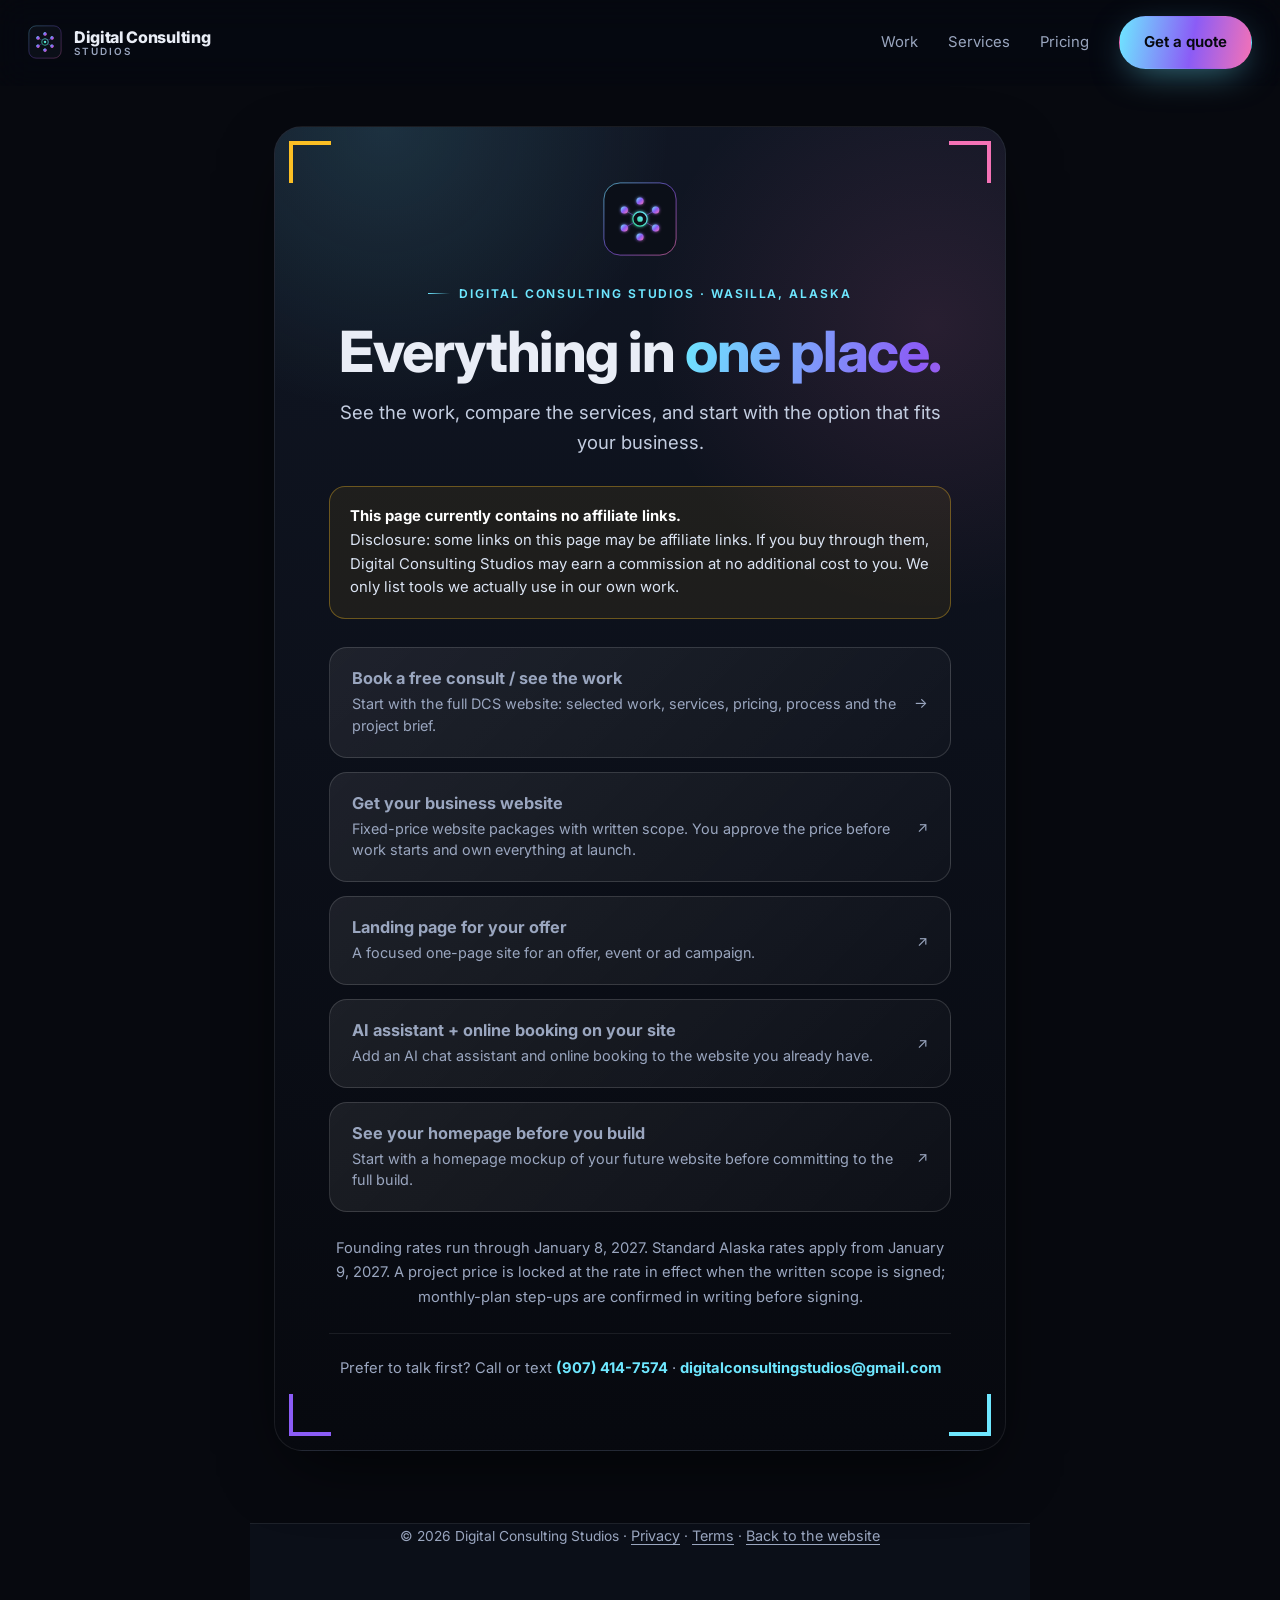
==== links.html @ 08d03029 "Add funnel register page (links.html)" ====
<!DOCTYPE html>
<html lang="en">
<head>
<meta charset="utf-8">
<meta name="viewport" content="width=device-width,initial-scale=1">
<title>Links — Digital Consulting Studios</title>
<meta name="description" content="Digital Consulting Studios links: the DCS website and portfolio, fixed-price website packages, landing pages, AI assistants and homepage mockups.">
<meta name="theme-color" content="#07090f">
<link rel="canonical" href="https://mrjcarrazco.github.io/digital-consulting-studios/links.html">
<meta property="og:title" content="Digital Consulting Studios — Links">
<meta property="og:description" content="See the work, compare the services, and start with the option that fits.">
<meta property="og:type" content="website">
<meta property="og:url" content="https://mrjcarrazco.github.io/digital-consulting-studios/links.html">
<meta property="og:image" content="https://mrjcarrazco.github.io/digital-consulting-studios/assets/logo.svg">
<meta name="twitter:card" content="summary_large_image">
<link rel="icon" type="image/svg+xml" href="assets/logo.svg">
<link rel="preconnect" href="https://fonts.googleapis.com">
<link rel="preconnect" href="https://fonts.gstatic.com" crossorigin>
<link href="https://fonts.googleapis.com/css2?family=Inter:wght@400;600;700;800&display=swap" rel="stylesheet">
<link rel="stylesheet" href="css/site.css">
<script>document.documentElement.classList.add('js')</script>
<style>
  .links-shell{width:100%;max-width:780px;margin:0 auto;padding:126px 24px 72px;position:relative;z-index:1}
  .links-panel{position:relative;padding:clamp(28px,6vw,54px);border:1px solid var(--line);border-radius:28px;background:linear-gradient(180deg,rgba(17,23,37,.96),rgba(7,9,15,.98));box-shadow:var(--shadow);overflow:hidden}
  .links-panel::before{content:"";position:absolute;inset:0;background:radial-gradient(520px circle at 15% 0%,rgba(110,231,255,.13),transparent 55%),radial-gradient(520px circle at 90% 15%,rgba(244,114,182,.11),transparent 55%);pointer-events:none}
  .frame-corner{position:absolute;width:42px;height:42px;z-index:2;pointer-events:none}
  .frame-corner.tl{top:14px;left:14px;border-top:4px solid var(--c5);border-left:4px solid var(--c5)}
  .frame-corner.tr{top:14px;right:14px;border-top:4px solid var(--c3);border-right:4px solid var(--c3)}
  .frame-corner.bl{bottom:14px;left:14px;border-bottom:4px solid var(--c2);border-left:4px solid var(--c2)}
  .frame-corner.br{bottom:14px;right:14px;border-bottom:4px solid var(--c1);border-right:4px solid var(--c1)}
  .links-head{position:relative;text-align:center;z-index:1}
  .links-logo{width:76px;height:76px;margin:0 auto 18px}
  .links-head h1{font-size:clamp(2.15rem,8vw,3.55rem);margin-bottom:14px}
  .links-head .lead{margin-inline:auto;max-width:56ch}
  .disclosure{position:relative;z-index:1;margin:28px 0;padding:18px 20px;border:1px solid rgba(251,191,36,.35);border-radius:16px;background:rgba(251,191,36,.07);color:#dbe4f3;font-size:.93rem;line-height:1.6}
  .disclosure strong{color:#fff}
  .link-stack{position:relative;z-index:1;display:grid;gap:14px;margin-top:26px}
  .hub-link{display:flex;align-items:center;justify-content:space-between;gap:18px;padding:20px 22px;border:1px solid var(--line-2);border-radius:18px;background:linear-gradient(135deg,rgba(255,255,255,.075),rgba(255,255,255,.025));transition:transform .25s var(--ease),border-color .25s,background .25s}
  .hub-link:hover,.hub-link:focus-visible{transform:translateY(-2px);border-color:var(--c1);background:linear-gradient(135deg,rgba(110,231,255,.13),rgba(139,92,246,.10));outline:none}
  .hub-link b{display:block;font-size:1.02rem;line-height:1.3;margin-bottom:4px}
  .hub-link span{display:block;color:var(--txt-dim);font-size:.9rem;line-height:1.5}
  .hub-arrow{font-size:1.45rem;color:var(--c1);flex:none}
  .rate-note,.direct{position:relative;z-index:1;margin-top:24px;color:var(--txt-dim);font-size:.92rem;text-align:center}
  .direct{padding-top:22px;border-top:1px solid var(--line)}
  .direct a{color:var(--c1);font-weight:700}
  .links-footer{max-width:780px;margin:0 auto;padding:0 24px 42px;color:var(--txt-mute);font-size:.86rem;text-align:center}
  .links-footer a{color:var(--txt-dim);text-decoration:underline;text-underline-offset:3px}
  @media (max-width:560px){.links-shell{padding-top:104px}.hub-link{padding:18px}.frame-corner{width:30px;height:30px}}
</style>
</head>
<body>
<nav class="nav" aria-label="Main navigation">
  <a class="brand" href="index.html">
    <img class="logo-mark" src="assets/logo.svg" alt="Digital Consulting Studios logo">
    <span class="brand-text"><b>Digital Consulting</b><span>Studios</span></span>
  </a>
  <div class="nav-links">
    <a href="index.html#work">Work</a>
    <a href="index.html#services">Services</a>
    <a href="index.html#pricing">Pricing</a>
    <a href="index.html#contact" class="btn btn-primary">Get a quote</a>
  </div>
</nav>

<main class="links-shell">
  <div class="links-panel">
    <span class="frame-corner tl" aria-hidden="true"></span>
    <span class="frame-corner tr" aria-hidden="true"></span>
    <span class="frame-corner bl" aria-hidden="true"></span>
    <span class="frame-corner br" aria-hidden="true"></span>

    <header class="links-head">
      <img class="links-logo" src="assets/logo.svg" alt="">
      <span class="eyebrow">Digital Consulting Studios · Wasilla, Alaska</span>
      <h1>Everything in <span class="grad">one place.</span></h1>
      <p class="lead">See the work, compare the services, and start with the option that fits your business.</p>
    </header>

    <div class="disclosure" aria-label="Affiliate disclosure">
      <strong>This page currently contains no affiliate links.</strong><br>
      Disclosure: some links on this page may be affiliate links. If you buy through them, Digital Consulting Studios may earn a commission at no additional cost to you. We only list tools we actually use in our own work.
    </div>

    <nav class="link-stack" aria-label="Digital Consulting Studios links">
      <a class="hub-link" href="https://mrjcarrazco.github.io/digital-consulting-studios/">
        <span><b>Book a free consult / see the work</b><span>Start with the full DCS website: selected work, services, pricing, process and the project brief.</span></span>
        <span class="hub-arrow" aria-hidden="true">→</span>
      </a>
      <a class="hub-link" href="https://www.fiverr.com/mr_carrazco89/build-your-complete-business-website-fixed-price-you-own-everything" target="_blank" rel="noopener noreferrer">
        <span><b>Get your business website</b><span>Fixed-price website packages with written scope. You approve the price before work starts and own everything at launch.</span></span>
        <span class="hub-arrow" aria-hidden="true">↗</span>
      </a>
      <a class="hub-link" href="https://www.fiverr.com/mr_carrazco89/build-a-one-page-landing-page-for-your-offer-event-or-ad-campaign" target="_blank" rel="noopener noreferrer">
        <span><b>Landing page for your offer</b><span>A focused one-page site for an offer, event or ad campaign.</span></span>
        <span class="hub-arrow" aria-hidden="true">↗</span>
      </a>
      <a class="hub-link" href="https://www.fiverr.com/mr_carrazco89/install-an-ai-chat-assistant-and-online-booking-on-your-existing-website" target="_blank" rel="noopener noreferrer">
        <span><b>AI assistant + online booking on your site</b><span>Add an AI chat assistant and online booking to the website you already have.</span></span>
        <span class="hub-arrow" aria-hidden="true">↗</span>
      </a>
      <a class="hub-link" href="https://www.fiverr.com/mr_carrazco89/design-a-homepage-mockup-of-your-future-website-see-it-before-you-build" target="_blank" rel="noopener noreferrer">
        <span><b>See your homepage before you build</b><span>Start with a homepage mockup of your future website before committing to the full build.</span></span>
        <span class="hub-arrow" aria-hidden="true">↗</span>
      </a>
    </nav>

    <p class="rate-note">Founding rates run through January 8, 2027. Standard Alaska rates apply from January 9, 2027. A project price is locked at the rate in effect when the written scope is signed; monthly-plan step-ups are confirmed in writing before signing.</p>

    <p class="direct">Prefer to talk first? Call or text <a href="tel:+19074147574">(907) 414-7574</a> · <a href="mailto:digitalconsultingstudios@gmail.com">digitalconsultingstudios@gmail.com</a></p>
  </div>
</main>

<footer class="links-footer">
  <p>© 2026 Digital Consulting Studios · <a href="privacy.html">Privacy</a> · <a href="terms.html">Terms</a> · <a href="index.html">Back to the website</a></p>
</footer>
</body>
</html>
---- css/site.css ----
/* ============================================================
   JCOS Studios — core stylesheet
   Dark, animated, agency-grade. No framework, no build step.
   ============================================================ */

:root{
  --bg:#07090f;
  --bg-2:#0b0f18;
  --surface:#111725;
  --surface-2:#161d2e;
  --line:rgba(255,255,255,.08);
  --line-2:rgba(255,255,255,.14);
  --txt:#e9edf6;
  --txt-dim:#9aa6bf;
  --txt-mute:#6b7488;
  --c1:#6ee7ff;   /* cyan   */
  --c2:#8b5cf6;   /* violet */
  --c3:#f472b6;   /* pink   */
  --c4:#34d399;   /* mint   */
  --c5:#fbbf24;   /* amber  */
  --radius:18px;
  --radius-sm:12px;
  --shadow:0 24px 70px -20px rgba(0,0,0,.75);
  --max:1200px;
  --ease:cubic-bezier(.22,1,.36,1);
}

*,*::before,*::after{box-sizing:border-box}

html{scroll-behavior:smooth}
@media (prefers-reduced-motion:reduce){
  html{scroll-behavior:auto}
  *,*::before,*::after{animation-duration:.001ms!important;animation-iteration-count:1!important;transition-duration:.001ms!important}
}

body{
  margin:0;
  background:var(--bg);
  color:var(--txt);
  font:16px/1.65 "Inter",system-ui,-apple-system,"Segoe UI",Roboto,Helvetica,Arial,sans-serif;
  -webkit-font-smoothing:antialiased;
  overflow-x:hidden;
}

img{max-width:100%;display:block}
a{color:inherit;text-decoration:none}

/* ---------- layout ---------- */
.wrap{width:100%;max-width:var(--max);margin-inline:auto;padding-inline:24px}
section{position:relative;padding:clamp(72px,9vw,132px) 0}
.sec-head{max-width:760px;margin-bottom:56px}
.eyebrow{
  display:inline-flex;align-items:center;gap:9px;
  font-size:12px;font-weight:650;letter-spacing:.16em;text-transform:uppercase;
  color:var(--c1);margin-bottom:18px;
}
.eyebrow::before{content:"";width:22px;height:1px;background:linear-gradient(90deg,var(--c1),transparent)}

h1,h2,h3,h4{line-height:1.08;letter-spacing:-.025em;margin:0 0 18px;font-weight:760}
h1{font-size:clamp(2.2rem,4.8vw,3.9rem)}
h2{font-size:clamp(2rem,4.1vw,3.3rem)}
h3{font-size:clamp(1.15rem,1.7vw,1.45rem);letter-spacing:-.015em}
p{margin:0 0 16px;color:var(--txt-dim)}
.lead{font-size:clamp(1.03rem,1.45vw,1.22rem);color:#c3cde0;max-width:62ch}

.grad{
  background:linear-gradient(104deg,var(--c1) 0%,var(--c2) 42%,var(--c3) 78%,var(--c5) 100%);
  background-size:220% 100%;
  -webkit-background-clip:text;background-clip:text;
  -webkit-text-fill-color:transparent;color:transparent;
  animation:gradShift 9s var(--ease) infinite alternate;
}
@keyframes gradShift{to{background-position:100% 0}}

/* ---------- nav ---------- */
.nav{
  position:fixed;inset:0 0 auto 0;z-index:90;
  display:flex;align-items:center;justify-content:space-between;
  gap:24px;padding:16px 28px;
  background:rgba(7,9,15,.55);
  backdrop-filter:blur(16px) saturate(150%);
  border-bottom:1px solid transparent;
  transition:background .4s var(--ease),border-color .4s var(--ease),padding .4s var(--ease);
}
.nav.scrolled{background:rgba(7,9,15,.88);border-bottom-color:var(--line);padding:11px 28px}
.brand{display:flex;align-items:center;gap:11px;font-weight:800;letter-spacing:-.02em;font-size:1.05rem}
.brand-mark{
  width:30px;height:30px;border-radius:9px;flex:none;position:relative;
  background:conic-gradient(from 160deg,var(--c1),var(--c2),var(--c3),var(--c5),var(--c1));
  animation:spin 11s linear infinite;
}
.brand-mark::after{
  content:"";position:absolute;inset:4px;border-radius:5px;background:var(--bg);
}
@keyframes spin{to{transform:rotate(360deg)}}
.nav-links{display:flex;align-items:center;gap:30px;font-size:.93rem}
.nav-links a{color:var(--txt-dim);position:relative;transition:color .25s}
.nav-links a::after{
  content:"";position:absolute;left:0;bottom:-6px;width:0;height:1.5px;
  background:linear-gradient(90deg,var(--c1),var(--c2));transition:width .3s var(--ease);
}
.nav-links a:hover{color:var(--txt)}
.nav-links a:hover::after{width:100%}
/* buttons inside the nav must keep their own colour/underline behaviour */
.nav-links a.btn{color:#07090f}
.nav-links a.btn-ghost{color:var(--txt)}
.nav-links a.btn::after{display:none}
.nav-toggle{display:none;background:none;border:0;color:var(--txt);font-size:1.5rem;cursor:pointer;padding:4px 8px}
@media (max-width:860px){
  .nav-links{
    position:fixed;inset:62px 0 auto 0;flex-direction:column;gap:0;
    background:rgba(8,11,18,.98);backdrop-filter:blur(20px);
    border-bottom:1px solid var(--line);
    max-height:0;overflow:hidden;transition:max-height .45s var(--ease);
  }
  .nav-links.open{max-height:420px}
  .nav-links a{width:100%;padding:15px 28px;border-bottom:1px solid var(--line)}
  .nav-links .btn{margin:16px 28px;width:calc(100% - 56px);justify-content:center}
  .nav-toggle{display:block}
}

/* ---------- buttons ---------- */
.btn{
  display:inline-flex;align-items:center;gap:9px;
  padding:13px 24px;border-radius:999px;border:1px solid transparent;
  font-weight:650;font-size:.94rem;cursor:pointer;
  transition:transform .28s var(--ease),box-shadow .28s var(--ease),background .28s,border-color .28s;
  will-change:transform;
}
.btn-primary{
  background:linear-gradient(100deg,var(--c1),var(--c2) 55%,var(--c3));
  color:#07090f;box-shadow:0 10px 36px -10px rgba(110,231,255,.55);
}
.btn-primary:hover{transform:translateY(-3px) scale(1.015);box-shadow:0 18px 48px -12px rgba(139,92,246,.7)}
.btn-ghost{border-color:var(--line-2);color:var(--txt);background:rgba(255,255,255,.03)}
.btn-ghost:hover{border-color:var(--c1);background:rgba(110,231,255,.09);transform:translateY(-3px)}
.btn-row{display:flex;flex-wrap:wrap;gap:14px;margin-top:30px}

/* ---------- hero ---------- */
.hero{
  position:relative;min-height:100svh;display:flex;align-items:center;
  padding-top:112px;overflow:hidden;
}
#bg-canvas{position:absolute;inset:0;width:100%;height:100%;z-index:0;opacity:.85}
.hero-glow{
  position:absolute;z-index:0;border-radius:50%;filter:blur(90px);opacity:.42;
  animation:float 17s ease-in-out infinite alternate;pointer-events:none;
}
.hero-glow.a{width:min(46vw,620px);aspect-ratio:1;background:var(--c2);top:-14%;left:-8%}
.hero-glow.b{width:min(38vw,520px);aspect-ratio:1;background:var(--c1);bottom:-18%;right:-6%;animation-delay:-7s}
.hero-glow.c{width:min(26vw,340px);aspect-ratio:1;background:var(--c3);top:42%;right:26%;animation-delay:-12s;opacity:.26}
@keyframes float{to{transform:translate3d(42px,-38px,0) scale(1.14)}}
.hero .wrap{position:relative;z-index:2}
.hero-inner{max-width:900px}
.hero h1{margin-bottom:24px}
.hero .lead{font-size:clamp(1.06rem,1.6vw,1.3rem)}

.pill{
  display:inline-flex;align-items:center;gap:9px;
  padding:7px 15px 7px 11px;border-radius:999px;
  background:rgba(255,255,255,.05);border:1px solid var(--line-2);
  font-size:.82rem;color:#c3cde0;margin-bottom:26px;backdrop-filter:blur(8px);
}
.dot{width:7px;height:7px;border-radius:50%;background:var(--c4);box-shadow:0 0 0 0 rgba(52,211,153,.8);animation:pulse 2.2s infinite}
@keyframes pulse{70%{box-shadow:0 0 0 11px rgba(52,211,153,0)}100%{box-shadow:0 0 0 0 rgba(52,211,153,0)}}

/* counters strip */
.stats{display:grid;grid-template-columns:repeat(auto-fit,minmax(150px,1fr));gap:12px;margin-top:56px}
.stat{
  padding:22px 20px;border-radius:var(--radius-sm);
  background:linear-gradient(180deg,rgba(255,255,255,.055),rgba(255,255,255,.015));
  border:1px solid var(--line);backdrop-filter:blur(10px);
}
.stat b{display:block;font-size:clamp(1.7rem,3vw,2.3rem);font-weight:780;letter-spacing:-.03em;line-height:1}
.stat span{font-size:.79rem;color:var(--txt-dim);letter-spacing:.07em;text-transform:uppercase}

/* ---------- marquee ---------- */
.marquee{
  border-block:1px solid var(--line);padding:19px 0;overflow:hidden;
  background:linear-gradient(90deg,rgba(139,92,246,.07),rgba(110,231,255,.05));
  --mask:linear-gradient(90deg,transparent,#000 9%,#000 91%,transparent);
  -webkit-mask-image:var(--mask);mask-image:var(--mask);
}
.marquee-track{display:flex;gap:46px;width:max-content;animation:slide 34s linear infinite}
.marquee:hover .marquee-track{animation-play-state:paused}
@keyframes slide{to{transform:translateX(-50%)}}
.marquee span{
  display:inline-flex;align-items:center;gap:10px;white-space:nowrap;
  font-size:.9rem;font-weight:600;color:var(--txt-dim);letter-spacing:.04em;
}
.marquee span::before{content:"◆";color:var(--c1);font-size:.62rem}

/* ---------- cards / capability grid ---------- */
.grid{display:grid;gap:20px}
.grid.c2{grid-template-columns:repeat(auto-fit,minmax(330px,1fr))}
.grid.c3{grid-template-columns:repeat(auto-fit,minmax(290px,1fr))}
.grid.c4{grid-template-columns:repeat(auto-fit,minmax(224px,1fr))}

.card{
  position:relative;padding:30px 28px;border-radius:var(--radius);
  background:linear-gradient(180deg,var(--surface),var(--bg-2));
  border:1px solid var(--line);overflow:hidden;
  transition:transform .45s var(--ease),border-color .45s,box-shadow .45s;
  will-change:transform;
}
.card::before{ /* cursor spotlight */
  content:"";position:absolute;inset:0;opacity:0;transition:opacity .45s;
  background:radial-gradient(420px circle at var(--mx,50%) var(--my,50%),rgba(110,231,255,.13),transparent 62%);
  pointer-events:none;
}
.card:hover{transform:translateY(-7px);border-color:var(--line-2);box-shadow:var(--shadow)}
.card:hover::before{opacity:1}
.card .ico{
  width:46px;height:46px;border-radius:13px;display:grid;place-items:center;
  font-size:1.3rem;margin-bottom:20px;
  background:linear-gradient(140deg,rgba(110,231,255,.18),rgba(139,92,246,.18));
  border:1px solid var(--line-2);
}
.card h3{margin-bottom:10px}
.card p{font-size:.93rem;margin:0}
.card .tags{display:flex;flex-wrap:wrap;gap:7px;margin-top:18px}
.tag{
  font-size:.72rem;padding:4px 10px;border-radius:999px;
  background:rgba(255,255,255,.05);border:1px solid var(--line);color:var(--txt-dim);
}
.card-top{border-top:2px solid transparent}
.card.k1{border-top-color:var(--c1)}
.card.k2{border-top-color:var(--c2)}
.card.k3{border-top-color:var(--c3)}
.card.k4{border-top-color:var(--c4)}
.card.k5{border-top-color:var(--c5)}

/* ---------- work / showcase ---------- */
.work{
  position:relative;border-radius:var(--radius);overflow:hidden;
  border:1px solid var(--line);background:var(--surface);
  transition:transform .5s var(--ease),box-shadow .5s;
}
.work:hover{transform:translateY(-6px);box-shadow:var(--shadow)}
.work-visual{
  aspect-ratio:16/10;position:relative;overflow:hidden;
  display:grid;place-items:center;
  background:linear-gradient(135deg,#131a2b,#0a0e18);
}
.work-visual canvas{width:100%;height:100%;display:block;position:absolute;inset:0}
.work-body{padding:24px 26px}
.work-body h3{margin-bottom:8px}
.work-body p{font-size:.92rem;margin:0}
.badge{
  position:absolute;top:14px;left:14px;z-index:3;
  font-size:.7rem;font-weight:700;letter-spacing:.1em;text-transform:uppercase;
  padding:5px 11px;border-radius:999px;color:#07090f;
  background:linear-gradient(100deg,var(--c4),var(--c1));
}
.badge.soon{background:linear-gradient(100deg,var(--c5),var(--c3))}

/* ---------- process timeline ---------- */
.steps{counter-reset:s;display:grid;gap:18px;grid-template-columns:repeat(auto-fit,minmax(248px,1fr))}
.step{
  position:relative;padding:28px 24px 24px;border-radius:var(--radius);
  background:var(--surface);border:1px solid var(--line);
  transition:transform .4s var(--ease),border-color .4s;
}
.step:hover{transform:translateY(-6px);border-color:var(--c2)}
.step::before{
  counter-increment:s;content:"0" counter(s);
  display:block;font-size:2.1rem;font-weight:800;letter-spacing:-.04em;margin-bottom:12px;
  background:linear-gradient(120deg,var(--c1),var(--c2));
  -webkit-background-clip:text;background-clip:text;-webkit-text-fill-color:transparent;
}
.step h3{font-size:1.05rem;margin-bottom:8px}
.step p{font-size:.9rem;margin:0}

/* ---------- reveal on scroll ---------- */
html.js .reveal{opacity:0;transform:translateY(26px);transition:opacity .85s var(--ease),transform .85s var(--ease)}
html.js .reveal.in{opacity:1;transform:none}
.reveal.d1{transition-delay:.08s}.reveal.d2{transition-delay:.16s}
.reveal.d3{transition-delay:.24s}.reveal.d4{transition-delay:.32s}
.reveal.d5{transition-delay:.4s}.reveal.d6{transition-delay:.48s}

/* ---------- CTA ---------- */
.cta{
  position:relative;border-radius:26px;overflow:hidden;
  padding:clamp(44px,6vw,78px);text-align:center;
  background:linear-gradient(135deg,rgba(139,92,246,.18),rgba(110,231,255,.1),rgba(244,114,182,.13));
  border:1px solid var(--line-2);
}
.cta::after{
  content:"";position:absolute;inset:-50%;z-index:0;pointer-events:none;
  background:conic-gradient(from 0deg,transparent,rgba(110,231,255,.14),transparent 30%);
  animation:spin 15s linear infinite;
}
.cta>*{position:relative;z-index:1}
.cta h2{margin-inline:auto;max-width:22ch}
.cta .lead{margin-inline:auto;text-align:center}
.cta .btn-row{justify-content:center}

/* ---------- form ---------- */
.form{display:grid;gap:16px;grid-template-columns:1fr 1fr;max-width:720px}
.field{display:flex;flex-direction:column;gap:7px}
.field.full{grid-column:1/-1}
label{font-size:.82rem;font-weight:600;color:var(--txt-dim);letter-spacing:.03em}
input,select,textarea{
  font:inherit;font-size:.95rem;color:var(--txt);
  background:rgba(255,255,255,.04);border:1px solid var(--line-2);
  border-radius:var(--radius-sm);padding:12px 14px;
  transition:border-color .25s,background .25s,box-shadow .25s;
}
input:focus,select:focus,textarea:focus{
  outline:0;border-color:var(--c1);background:rgba(110,231,255,.06);
  box-shadow:0 0 0 3px rgba(110,231,255,.14);
}
textarea{resize:vertical;min-height:118px}
select option{background:var(--surface);color:var(--txt)}
.form-note{font-size:.82rem;color:var(--txt-dim);grid-column:1/-1;margin:0}
@media (max-width:640px){.form{grid-template-columns:1fr}}

/* ---------- footer ---------- */
footer{border-top:1px solid var(--line);padding:56px 0 34px;background:var(--bg-2)}
.foot-grid{display:grid;gap:34px;grid-template-columns:1.6fr 1fr 1fr 1fr}
@media (max-width:820px){.foot-grid{grid-template-columns:1fr 1fr}}
footer h4{font-size:.8rem;letter-spacing:.13em;text-transform:uppercase;color:var(--txt-dim);margin-bottom:14px;font-weight:650}
footer ul{list-style:none;margin:0;padding:0;display:grid;gap:9px}
footer a{font-size:.9rem;color:var(--txt-dim);transition:color .25s}
footer a:hover{color:var(--c1)}
.foot-bot{
  margin-top:42px;padding-top:22px;border-top:1px solid var(--line);
  display:flex;flex-wrap:wrap;gap:12px;justify-content:space-between;
  font-size:.82rem;color:var(--txt-dim);
}

/* scroll progress */
.progress{position:fixed;top:0;left:0;height:2px;z-index:100;width:0;
  background:linear-gradient(90deg,var(--c1),var(--c2),var(--c3));transition:width .1s linear}

/* ============================================================
   v2 additions — council round 2026-10-03
   Canvas/marquee/counters removed; proof, pricing, about, FAQ added.
   ============================================================ */

/* hero: static gradient replaces the particle canvas (R2) */






/* clickable proof strip (R10 — replaces vanity counters) */
.proof-strip{
  display:flex;flex-wrap:wrap;align-items:center;gap:12px;
  margin-top:44px;padding-top:26px;border-top:1px solid var(--line);
}
.proof-label{font-size:.78rem;letter-spacing:.12em;text-transform:uppercase;color:var(--txt-dim)}
.proof-link{
  display:inline-flex;align-items:center;gap:7px;
  padding:8px 15px;border-radius:999px;font-size:.88rem;font-weight:600;
  background:rgba(255,255,255,.04);border:1px solid var(--line-2);
  transition:border-color .25s,background .25s,transform .25s var(--ease);
}
.proof-link:hover{border-color:var(--c1);background:rgba(110,231,255,.08);transform:translateY(-2px)}

/* alternating section background */
section.alt{background:var(--bg-2)}

/* ---------- case / proof cards (R3) ---------- */
.case{
  border-radius:var(--radius);overflow:hidden;
  background:linear-gradient(180deg,var(--surface),var(--bg-2));
  border:1px solid var(--line);
  transition:transform .45s var(--ease),border-color .45s,box-shadow .45s;
  display:flex;flex-direction:column;
}
.case:hover{transform:translateY(-6px);border-color:var(--line-2);box-shadow:var(--shadow)}
.case-shot{aspect-ratio:16/10;background:#0a0e18;border-bottom:1px solid var(--line)}
.case-shot img{width:100%;height:100%;object-fit:cover;display:block}
.shot-placeholder{
  width:100%;height:100%;display:flex;flex-direction:column;
  align-items:center;justify-content:center;gap:8px;text-align:center;padding:16px;
  background:
    repeating-linear-gradient(45deg,rgba(255,255,255,.018) 0 12px,transparent 12px 24px),
    linear-gradient(140deg,#141c2e,#0a0e18);
}
.shot-placeholder strong{font-size:1rem;color:#cdd7ea}
.shot-placeholder span{font-size:.72rem;color:var(--txt-dim);font-family:ui-monospace,monospace}
.case-body{padding:22px 24px;display:flex;flex-direction:column;flex:1}
.case-body h3{margin-bottom:4px}
.case-meta{font-size:.78rem;letter-spacing:.06em;text-transform:uppercase;color:var(--c1);margin-bottom:14px}
.case-body p{font-size:.91rem;margin:0 0 10px}
.case-body b{color:var(--txt);font-weight:650}
.case-note{
  font-size:.84rem!important;color:var(--txt-dim);font-style:italic;
  padding-left:11px;border-left:2px solid var(--line-2);margin-top:4px!important;
}
.case .tags{margin-top:auto;padding-top:14px}
.also{
  margin-top:34px;padding:20px 24px;border-radius:var(--radius-sm);
  background:rgba(255,255,255,.03);border:1px solid var(--line);
  font-size:.92rem;max-width:none;
}

/* ---------- pricing (R5) ---------- */
.price-grid{align-items:start}
.price{
  position:relative;padding:30px 26px;border-radius:var(--radius);
  background:linear-gradient(180deg,var(--surface),var(--bg-2));
  border:1px solid var(--line);display:flex;flex-direction:column;
  transition:transform .4s var(--ease),border-color .4s;
}
.price:hover{transform:translateY(-5px);border-color:var(--line-2)}
.price.featured{
  border-color:rgba(139,92,246,.55);
  box-shadow:0 0 0 1px rgba(139,92,246,.2),0 20px 60px -24px rgba(139,92,246,.5);
}
.price-badge{
  position:absolute;top:-11px;left:26px;
  font-size:.68rem;font-weight:700;letter-spacing:.1em;text-transform:uppercase;
  padding:5px 12px;border-radius:999px;color:#07090f;
  background:linear-gradient(100deg,var(--c1),var(--c2));
}
.price h3{margin-bottom:10px;font-size:1.1rem}
.amount{font-size:2.5rem;font-weight:780;letter-spacing:-.035em;line-height:1;margin-bottom:6px}
.price-sub{font-size:.85rem;color:var(--txt-dim);margin-bottom:20px}
.price ul{list-style:none;margin:0 0 24px;padding:0;display:grid;gap:10px}
.price li{font-size:.9rem;color:#c3cde0;padding-left:22px;position:relative}
.price li::before{
  content:"";position:absolute;left:0;top:7px;width:11px;height:6px;
  border-left:2px solid var(--c4);border-bottom:2px solid var(--c4);
  transform:rotate(-45deg);
}
.price .btn{margin-top:auto}
.btn.full{width:100%;justify-content:center}
.price-foot{
  margin-top:30px;padding:18px 22px;border-radius:var(--radius-sm);
  background:rgba(255,255,255,.03);border:1px solid var(--line);
  font-size:.9rem;max-width:none;
}

/* ---------- engine note ---------- */
.engine-note{
  margin-top:40px;padding:28px 30px;border-radius:var(--radius);
  background:linear-gradient(135deg,rgba(139,92,246,.12),rgba(110,231,255,.06));
  border:1px solid var(--line-2);
}
.engine-note h3{margin-bottom:10px}
.engine-note p{margin:0;font-size:.95rem}

/* ---------- about (R6) ---------- */
.about-grid{display:grid;grid-template-columns:320px 1fr;gap:48px;align-items:start}
.about-photo{position:sticky;top:100px}
.photo-placeholder{
  aspect-ratio:1;border-radius:var(--radius);
  display:flex;flex-direction:column;align-items:center;justify-content:center;gap:6px;
  background:
    repeating-linear-gradient(45deg,rgba(255,255,255,.02) 0 14px,transparent 14px 28px),
    linear-gradient(140deg,#161f33,#0a0e18);
  border:1px solid var(--line-2);
}
.photo-placeholder span{font-size:1rem;font-weight:650;color:#cdd7ea}
.photo-placeholder small{font-size:.72rem;color:var(--txt-dim);font-family:ui-monospace,monospace}
.about-photo img{width:100%;aspect-ratio:1;object-fit:cover;border-radius:var(--radius);border:1px solid var(--line-2)}
@media (max-width:860px){
  .about-grid{grid-template-columns:1fr;gap:30px}
  .about-photo{position:static;max-width:260px}
}

/* ---------- FAQ (R8) ---------- */
.faq{display:grid;gap:12px;max-width:820px}
.faq details{
  border:1px solid var(--line);border-radius:var(--radius-sm);
  background:var(--surface);overflow:hidden;transition:border-color .3s;
}
.faq details[open]{border-color:var(--line-2)}
.faq summary{
  cursor:pointer;padding:18px 22px;font-weight:650;font-size:1rem;
  list-style:none;display:flex;justify-content:space-between;align-items:center;gap:14px;
}
.faq summary::-webkit-details-marker{display:none}
.faq summary::after{
  content:"+";font-size:1.4rem;font-weight:400;color:var(--c1);
  transition:transform .3s var(--ease);flex:none;line-height:1;
}
.faq details[open] summary::after{transform:rotate(45deg)}
.faq summary:hover{color:var(--c1)}
.faq details p{margin:0;padding:0 22px 20px;font-size:.93rem}

/* ---------- contact split ---------- */
.contact-split{display:grid;grid-template-columns:1.1fr .9fr;gap:44px}
.contact-card{margin-bottom:14px}
.contact-card p{font-size:.92rem}
.contact-card a{color:var(--c1)}
.muted{color:var(--txt-dim);font-size:.86rem}
@media (max-width:900px){.contact-split{grid-template-columns:1fr}}
footer li.muted{color:var(--txt-dim)}

/* ============================================================
   v3 — extra depth / "wow" layer (2026-10-03)
   ============================================================ */

/* logo mark in nav + footer */
.logo-mark{width:34px;height:34px;flex:none;display:block}
.nav .brand{gap:12px}
.brand-text{display:flex;flex-direction:column;line-height:1.05}
.brand-text b{font-size:1rem;font-weight:800;letter-spacing:-.02em}
.brand-text span{font-size:.62rem;letter-spacing:.2em;text-transform:uppercase;color:var(--txt-dim);font-weight:600}

/* animated aurora sweep behind the hero */
.aurora{
  position:absolute;inset:-30% -10% auto -10%;height:120%;z-index:0;pointer-events:none;
  background:
    conic-gradient(from 210deg at 30% 40%, transparent 0deg, rgba(139,92,246,.26) 60deg, transparent 140deg),
    conic-gradient(from 20deg  at 72% 30%, transparent 0deg, rgba(110,231,255,.22) 70deg, transparent 150deg),
    conic-gradient(from 120deg at 55% 75%, transparent 0deg, rgba(244,114,182,.18) 55deg, transparent 130deg);
  filter:blur(60px);
  animation:auroraDrift 26s ease-in-out infinite alternate;
}
@keyframes auroraDrift{
  0%  {transform:translate3d(0,0,0) rotate(0deg) scale(1)}
  100%{transform:translate3d(-4%,3%,0) rotate(8deg) scale(1.16)}
}

/* fine grid overlay = engineered feel */
.grid-overlay{
  position:absolute;inset:0;z-index:0;pointer-events:none;opacity:.5;
  background-image:
    linear-gradient(rgba(255,255,255,.035) 1px, transparent 1px),
    linear-gradient(90deg, rgba(255,255,255,.035) 1px, transparent 1px);
  background-size:64px 64px;
  -webkit-mask-image:radial-gradient(circle at 50% 35%, #000 0%, transparent 72%);
  mask-image:radial-gradient(circle at 50% 35%, #000 0%, transparent 72%);
}

/* headline word-by-word rise */
.rise .w{display:inline-block;opacity:0;transform:translateY(26px) rotate(2deg);animation:riseIn .85s var(--ease) forwards}
@keyframes riseIn{to{opacity:1;transform:none}}

/* gradient border that travels around a card */
.glow-card{position:relative;isolation:isolate}
.glow-card::after{
  content:"";position:absolute;inset:-1px;border-radius:inherit;z-index:-1;
  background:conic-gradient(from var(--ang,0deg),transparent 0deg,var(--c1) 40deg,var(--c2) 90deg,transparent 140deg);
  opacity:0;transition:opacity .45s;
}
.glow-card:hover::after{opacity:.75;animation:spinAng 3.2s linear infinite}
@property --ang{syntax:'<angle>';initial-value:0deg;inherits:false}
@keyframes spinAng{to{--ang:360deg}}

/* magnetic tilt on proof/price cards */
.tilt{transform-style:preserve-3d;transition:transform .35s var(--ease)}

/* count-up stat chips */
.metrics{display:grid;grid-template-columns:repeat(auto-fit,minmax(168px,1fr));gap:12px;margin-top:40px}
.metric{
  padding:20px 18px;border-radius:var(--radius-sm);
  background:linear-gradient(180deg,rgba(255,255,255,.06),rgba(255,255,255,.015));
  border:1px solid var(--line);backdrop-filter:blur(10px);
  transition:transform .35s var(--ease),border-color .35s;
}
.metric:hover{transform:translateY(-4px);border-color:var(--line-2)}
.metric b{display:block;font-size:clamp(1.5rem,2.6vw,2.1rem);font-weight:780;letter-spacing:-.03em;line-height:1}
.metric span{font-size:.74rem;color:var(--txt-dim);letter-spacing:.08em;text-transform:uppercase}

/* upsell strip */
.upsell{
  margin-top:26px;padding:26px 28px;border-radius:var(--radius);
  background:linear-gradient(135deg,rgba(251,191,36,.09),rgba(244,114,182,.07));
  border:1px solid var(--line-2);
}
.upsell h3{margin-bottom:8px}
.upsell-items{display:grid;grid-template-columns:repeat(auto-fit,minmax(210px,1fr));gap:14px;margin-top:18px}
.upsell-item{
  padding:16px 18px;border-radius:var(--radius-sm);
  background:rgba(255,255,255,.04);border:1px solid var(--line);
  transition:transform .3s var(--ease),border-color .3s;
}
.upsell-item:hover{transform:translateY(-3px);border-color:var(--c5)}
.upsell-item b{display:block;margin-bottom:5px;font-size:.96rem}
.upsell-item span{font-size:.85rem;color:var(--txt-dim)}

/* retainer plans */
.plan-grid{display:grid;grid-template-columns:repeat(auto-fit,minmax(250px,1fr));gap:18px;margin-top:10px}
.plan{
  padding:26px 24px;border-radius:var(--radius);display:flex;flex-direction:column;
  background:linear-gradient(180deg,var(--surface),var(--bg-2));border:1px solid var(--line);
  transition:transform .4s var(--ease),border-color .4s;
}
.plan:hover{transform:translateY(-5px);border-color:var(--c4)}
.plan.pick{border-color:rgba(52,211,153,.5);box-shadow:0 18px 50px -24px rgba(52,211,153,.5)}
.plan .pm{font-size:1.9rem;font-weight:780;letter-spacing:-.03em}
.plan .pm small{font-size:.86rem;font-weight:500;color:var(--txt-dim);letter-spacing:0}
.plan ul{list-style:none;margin:16px 0 0;padding:0;display:grid;gap:9px}
.plan li{font-size:.88rem;color:#c3cde0;padding-left:20px;position:relative}
.plan li::before{content:"";position:absolute;left:0;top:7px;width:10px;height:5px;
  border-left:2px solid var(--c4);border-bottom:2px solid var(--c4);transform:rotate(-45deg)}

/* review cadence timeline */
.cadence{display:grid;grid-template-columns:repeat(auto-fit,minmax(220px,1fr));gap:16px;margin-top:26px}
.cad{padding:20px 22px;border-radius:var(--radius-sm);background:rgba(255,255,255,.035);
  border:1px solid var(--line);border-left:3px solid var(--c1)}
.cad b{display:block;font-size:.78rem;letter-spacing:.12em;text-transform:uppercase;color:var(--c1);margin-bottom:7px}
.cad p{margin:0;font-size:.89rem}

/* section number watermark */
.sec-head{position:relative}
.sec-n{
  position:absolute;right:0;top:-18px;font-size:clamp(3.4rem,8vw,6rem);font-weight:800;
  letter-spacing:-.05em;line-height:1;color:rgba(255,255,255,.028);pointer-events:none;user-select:none;
}

/* live-site link on case cards */
.case-link{
  display:inline-flex;align-items:center;gap:7px;margin-top:14px;
  font-size:.88rem;font-weight:650;color:var(--c1);
  padding:9px 15px;border-radius:999px;
  background:rgba(110,231,255,.07);border:1px solid rgba(110,231,255,.28);
  transition:background .25s,border-color .25s,transform .25s var(--ease);
}
.case-link:hover{background:rgba(110,231,255,.14);border-color:var(--c1);transform:translateY(-2px)}

/* ---------- EN|ES language toggle (nav pill) ---------- */
.lang-toggle{
  display:inline-flex;align-items:center;gap:7px;flex:none;
  margin-left:auto;padding:7px 13px;border-radius:999px;cursor:pointer;
  background:rgba(255,255,255,.05);border:1px solid var(--line-2);
  font:inherit;font-size:.8rem;font-weight:650;letter-spacing:.06em;
  color:var(--txt-dim);backdrop-filter:blur(8px);
  transition:border-color .25s,background .25s;
}
.lang-toggle:hover{border-color:var(--c1);background:rgba(110,231,255,.09)}
.lang-toggle .lt-sep{opacity:.35}
.lang-toggle [data-lang-opt]{transition:color .25s}
.lang-toggle [data-lang-opt].on{color:var(--txt)}
@media (max-width:860px){
  .lang-toggle{margin-right:2px}
}

/* ---------- work-card canvases: scale to card width (mobile overflow fix) ---------- */
.case-shot canvas[data-viz]{width:100%;height:100%;display:block;max-width:100%}

/* ---------- growth & marketing add-ons ---------- */
.addon-grid{align-items:stretch}
.addon-grid .card{display:flex;flex-direction:column}
.addon-price{
  margin-top:auto;padding-top:14px;border-top:1px solid var(--line);
  font-size:.95rem;font-weight:700;letter-spacing:-.01em;color:var(--txt);
}
.addon-grid .card p{margin-bottom:16px}
.addon-cta{display:flex;justify-content:center;margin-top:34px}
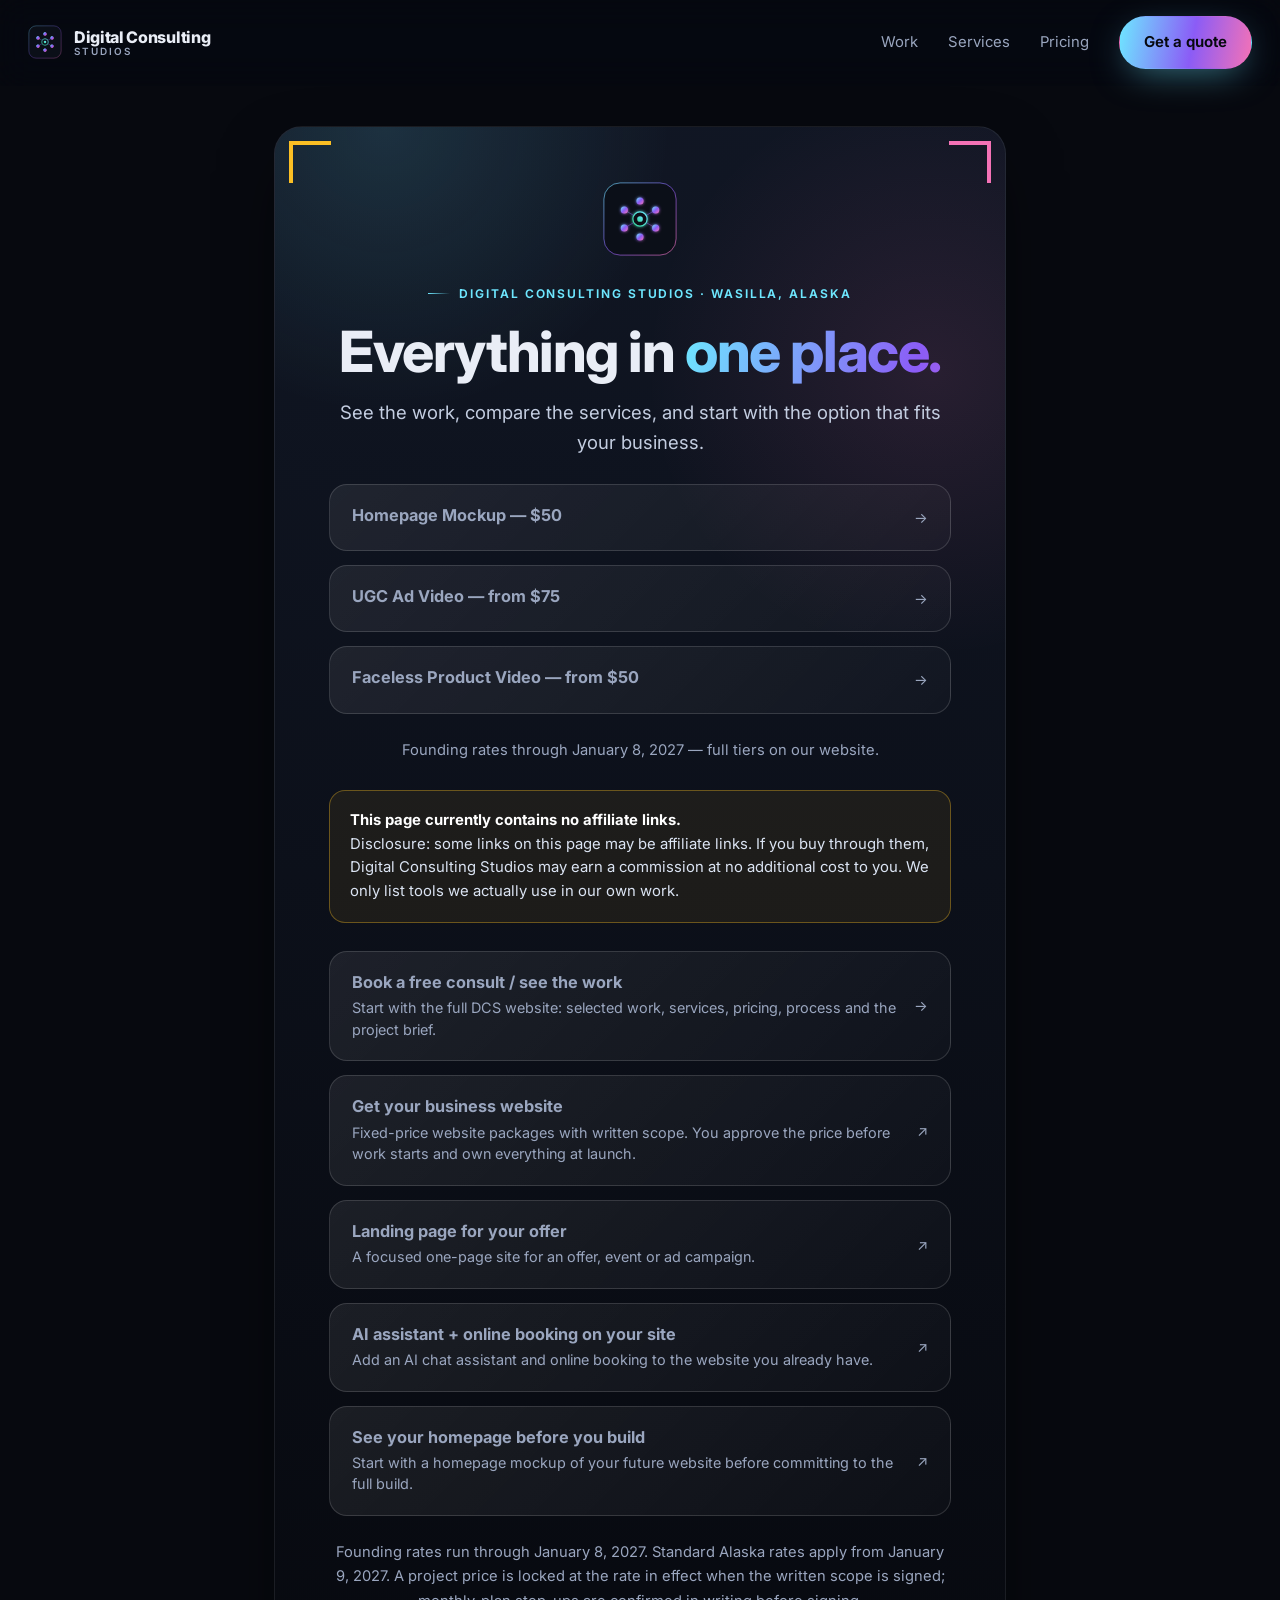
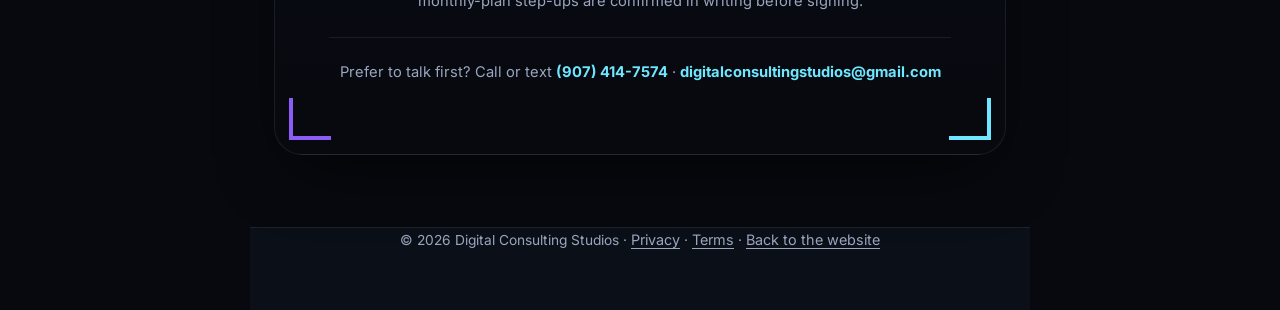
==== commit 2ed75401: "Add entry offers block to links page Added navigation links for service offerings with pricing." ====
--- a/links.html
+++ b/links.html
@@ -74,7 +74,7 @@
       <span class="eyebrow">Digital Consulting Studios · Wasilla, Alaska</span>
       <h1>Everything in <span class="grad">one place.</span></h1>
       <p class="lead">See the work, compare the services, and start with the option that fits your business.</p>
-    </header>
+    </header><nav class="link-stack" aria-label="Entry offers"><a class="hub-link" href="https://buy.stripe.com/4gMbJ1347cQreCoeifdjO02" target="_blank" rel="noopener"><span><b>Homepage Mockup — $50</b></span><span class="hub-arrow" aria-hidden="true">→</span></a><a class="hub-link" href="https://buy.stripe.com/fZu9AT3476s38e0eifdjO00" target="_blank" rel="noopener"><span><b>UGC Ad Video — from $75</b></span><span class="hub-arrow" aria-hidden="true">→</span></a><a class="hub-link" href="https://buy.stripe.com/fZu7sL0VZ7w7gKw7TRdjO01" target="_blank" rel="noopener"><span><b>Faceless Product Video — from $50</b></span><span class="hub-arrow" aria-hidden="true">→</span></a></nav><p class="rate-note">Founding rates through January 8, 2027 — full tiers on our <a href="index.html">website</a>.</p>
 
     <div class="disclosure" aria-label="Affiliate disclosure">
       <strong>This page currently contains no affiliate links.</strong><br>
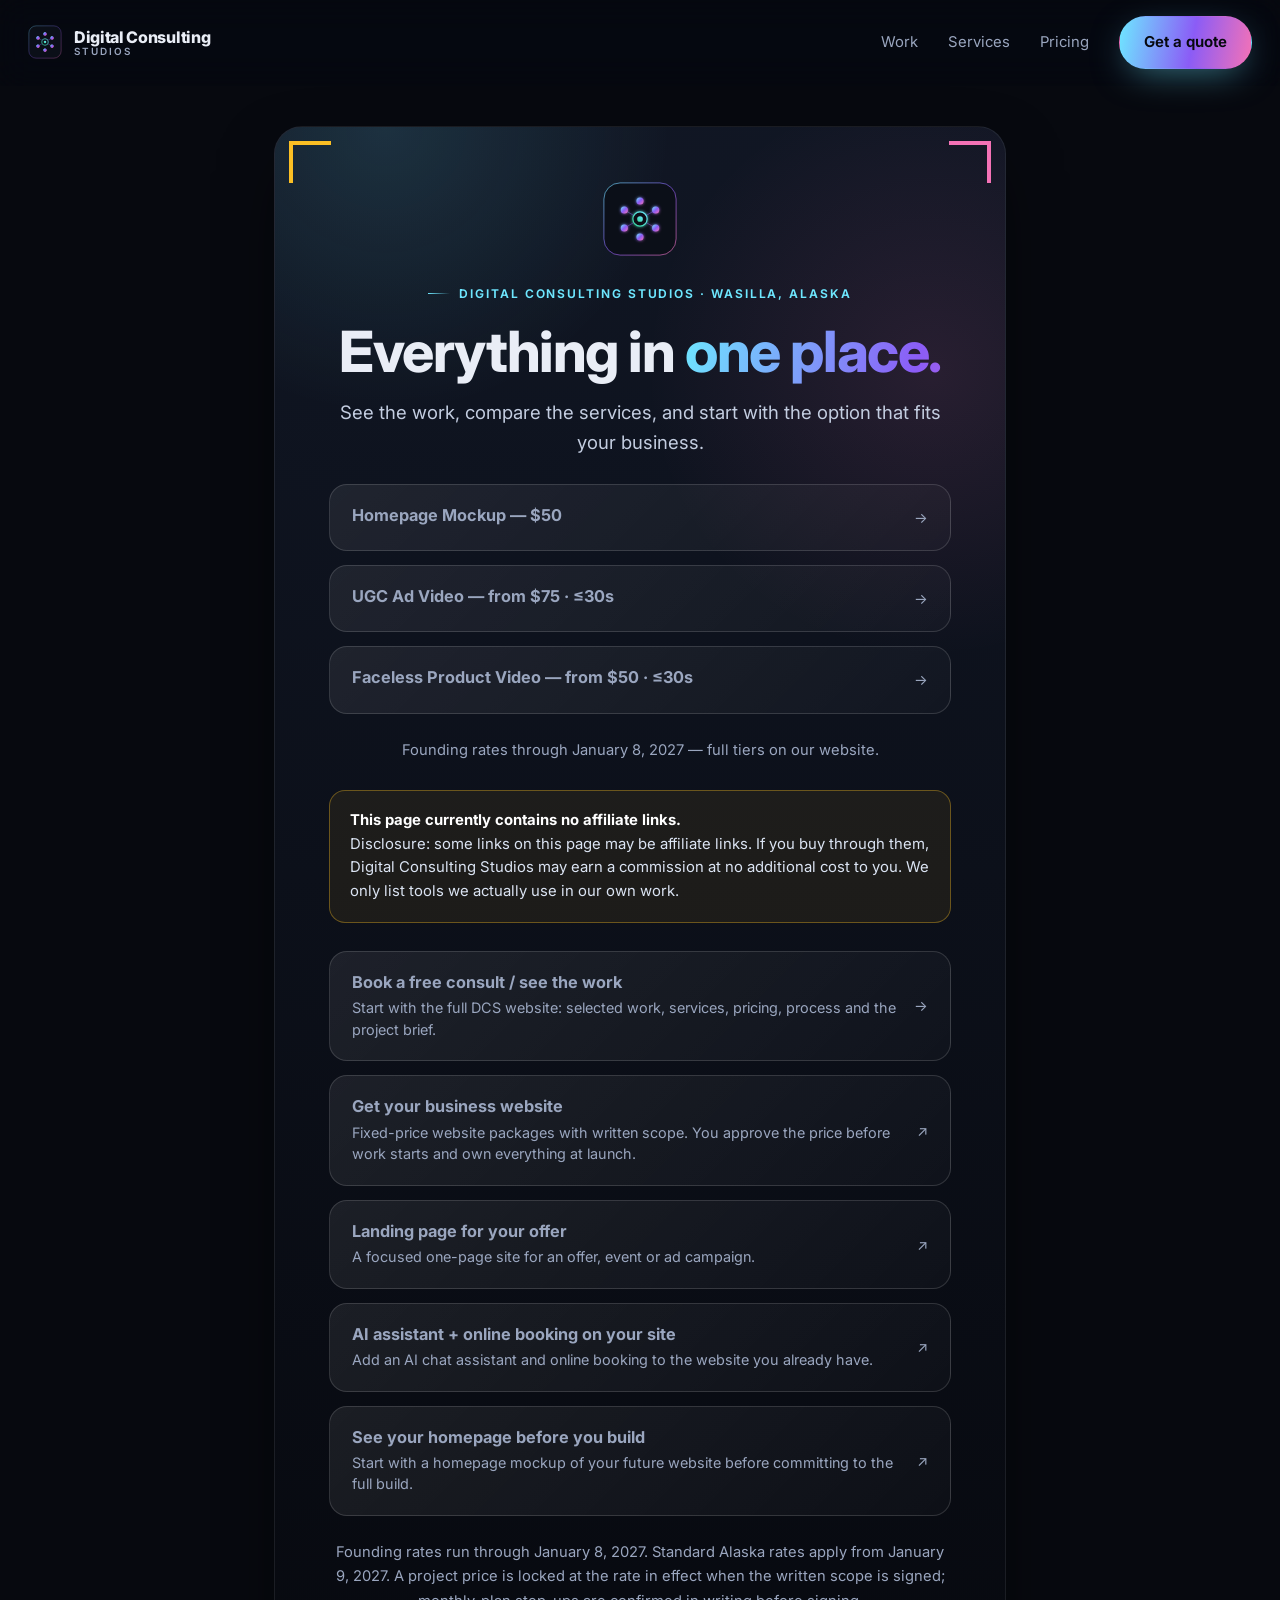
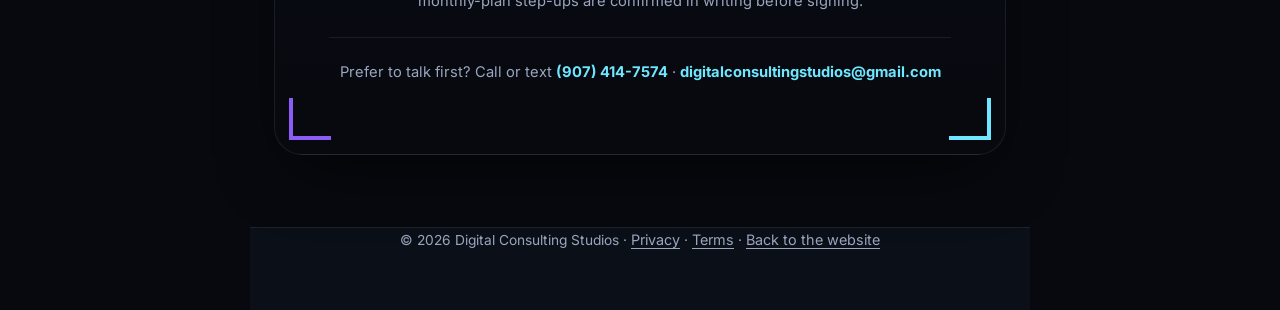
==== commit 68696c38: "links.html: add ≤30s cap to UGC and Faceless entry-offer labels (EVERYTHING-MATCHES, owner order 202" ====
--- a/links.html
+++ b/links.html
@@ -74,7 +74,7 @@
       <span class="eyebrow">Digital Consulting Studios · Wasilla, Alaska</span>
       <h1>Everything in <span class="grad">one place.</span></h1>
       <p class="lead">See the work, compare the services, and start with the option that fits your business.</p>
-    </header><nav class="link-stack" aria-label="Entry offers"><a class="hub-link" href="https://buy.stripe.com/4gMbJ1347cQreCoeifdjO02" target="_blank" rel="noopener"><span><b>Homepage Mockup — $50</b></span><span class="hub-arrow" aria-hidden="true">→</span></a><a class="hub-link" href="https://buy.stripe.com/fZu9AT3476s38e0eifdjO00" target="_blank" rel="noopener"><span><b>UGC Ad Video — from $75</b></span><span class="hub-arrow" aria-hidden="true">→</span></a><a class="hub-link" href="https://buy.stripe.com/fZu7sL0VZ7w7gKw7TRdjO01" target="_blank" rel="noopener"><span><b>Faceless Product Video — from $50</b></span><span class="hub-arrow" aria-hidden="true">→</span></a></nav><p class="rate-note">Founding rates through January 8, 2027 — full tiers on our <a href="index.html">website</a>.</p>
+    </header><nav class="link-stack" aria-label="Entry offers"><a class="hub-link" href="https://buy.stripe.com/4gMbJ1347cQreCoeifdjO02" target="_blank" rel="noopener"><span><b>Homepage Mockup — $50</b></span><span class="hub-arrow" aria-hidden="true">→</span></a><a class="hub-link" href="https://buy.stripe.com/fZu9AT3476s38e0eifdjO00" target="_blank" rel="noopener"><span><b>UGC Ad Video — from $75 · ≤30s</b></span><span class="hub-arrow" aria-hidden="true">→</span></a><a class="hub-link" href="https://buy.stripe.com/fZu7sL0VZ7w7gKw7TRdjO01" target="_blank" rel="noopener"><span><b>Faceless Product Video — from $50 · ≤30s</b></span><span class="hub-arrow" aria-hidden="true">→</span></a></nav><p class="rate-note">Founding rates through January 8, 2027 — full tiers on our <a href="index.html">website</a>.</p>
 
     <div class="disclosure" aria-label="Affiliate disclosure">
       <strong>This page currently contains no affiliate links.</strong><br>
